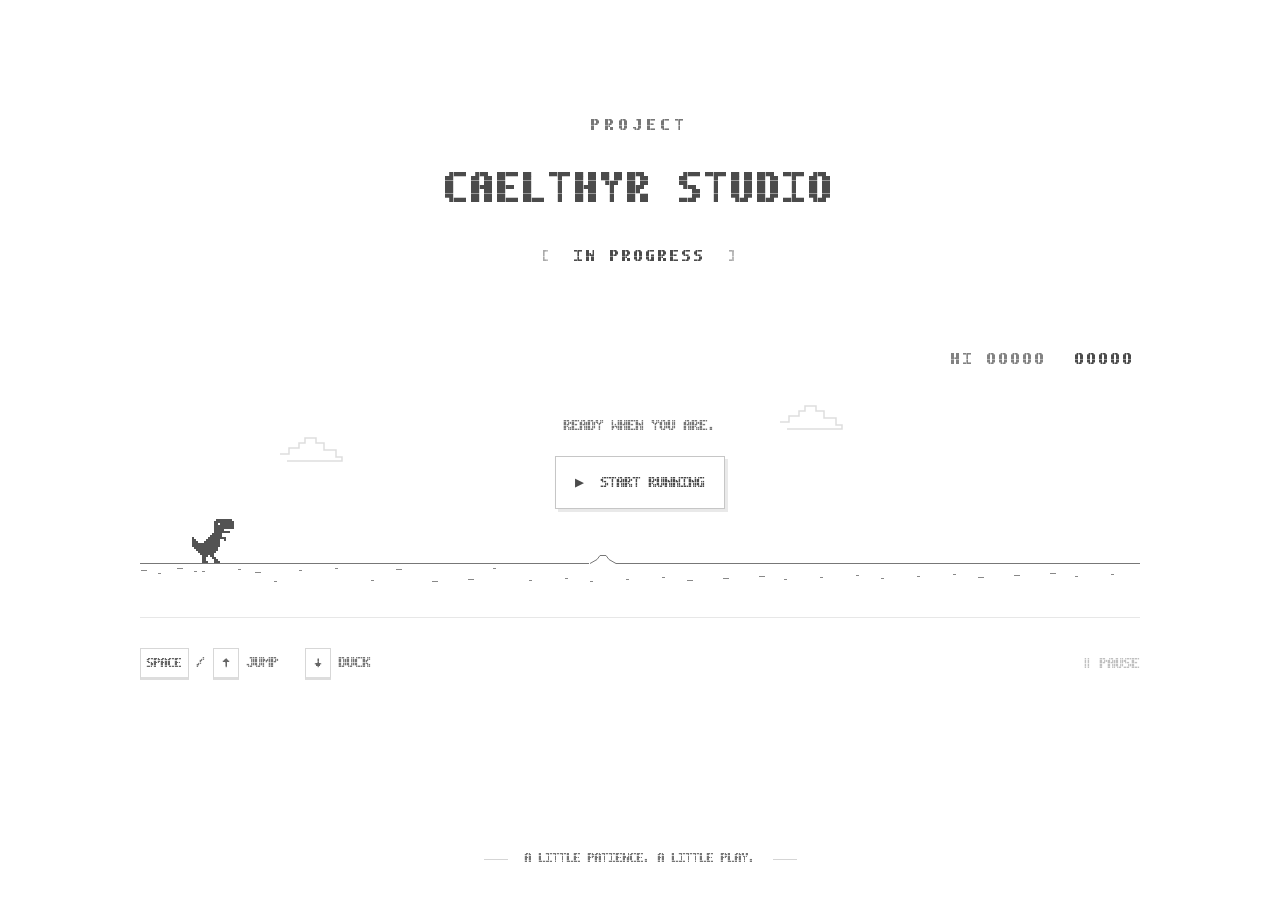
==== index.html @ 804e518e "Publish Project Caelthyr Studio pixel dino game" ====
<!doctype html>
<html lang="en">
<head>
  <meta charset="UTF-8">
  <meta name="viewport" content="width=device-width,initial-scale=1">
  <meta name="theme-color" content="#ffffff">
  <meta name="description" content="Project Caelthyr Studio is in progress. Play a little pixel dinosaur game while we build.">
  <title>Project Caelthyr Studio — In Progress</title>
  <link rel="icon" type="image/svg+xml" href="data:image/svg+xml,%3Csvg xmlns='http://www.w3.org/2000/svg' viewBox='0 0 32 32'%3E%3Crect width='32' height='32' fill='white'/%3E%3Cpath d='M10 6h16v5H15v10h11v5H10v-5H5V11h5z' fill='%23454545'/%3E%3C/svg%3E">
  <link rel="preload" href="./caelthyr-pixel.ttf" as="font" type="font/ttf" crossorigin>
  <link rel="stylesheet" href="./style.css">
  <script src="./game.js" defer></script>
</head>
<body>
  <main>
    <header class="masthead">
      <h1><span class="project">Project</span><span class="studio">Caelthyr Studio</span></h1>
      <p class="status"><span aria-hidden="true">[</span> In Progress <span aria-hidden="true">]</span></p>
    </header>
    <section class="game" aria-label="Pixel dinosaur runner">
      <div class="scoreboard" aria-label="Scores"><span class="best">HI <span id="best">00000</span></span><span id="score" aria-label="Current score">00000</span></div>
      <div class="playfield">
        <canvas id="canvas" tabindex="0" aria-label="Dinosaur runner. Press Space or Up to jump, Down to duck, and P to pause. Tap to jump on touchscreens.">Your browser needs canvas support to play this game.</canvas>
        <div class="game-message" id="message">
          <p id="message-title" class="message-title">Ready when you are.</p>
          <button id="play" type="button"><span class="play-mark" aria-hidden="true">▶</span> <span id="play-label">Start running</span></button>
        </div>
      </div>
      <div class="game-bottom">
        <p class="controls desktop-controls"><span><kbd>SPACE</kbd> / <kbd>↑</kbd> Jump</span><span><kbd>↓</kbd> Duck</span></p>
        <p class="controls touch-controls">Tap the game to jump</p>
        <button id="pause" class="quiet-button" type="button" aria-label="Pause game" disabled><span aria-hidden="true">Ⅱ</span> Pause</button>
      </div>
      <p id="announcement" class="sr-only" role="status" aria-live="polite"></p>
    </section>
    <footer><span class="footer-line"></span><p>A little patience. A little play.</p><span class="footer-line"></span></footer>
  </main>
</body>
</html>
---- style.css ----
@font-face{font-family:Caelthyr Pixel;src:url('./caelthyr-pixel.ttf') format('truetype');font-display:swap;font-weight:400}
:root{color-scheme:light;--ink:#4b4b4b;--muted:#767676;--line:#e7e7e7;--paper:#fff;font-family:Caelthyr Pixel,monospace;color:var(--ink);background:var(--paper);font-synthesis:none}
*{box-sizing:border-box}body{margin:0}button,canvas{-webkit-tap-highlight-color:transparent}button{font:inherit}button:focus-visible,canvas:focus-visible{outline:2px dashed var(--ink);outline-offset:6px}button{cursor:pointer}main{max-width:1100px;min-height:100svh;margin:auto;padding:clamp(70px,13vh,140px) 50px 30px;display:flex;flex-direction:column}.masthead{text-align:center}h1{font-weight:400;margin:0}.project{display:block;font-size:16px;letter-spacing:4px;margin-bottom:25px;color:var(--muted)}.studio{display:block;font-size:clamp(24px,3.5vw,42px);line-height:1.5;letter-spacing:1px}.status{font-size:16px;line-height:1.7;letter-spacing:2px;margin:22px 0 0}.status span{color:#aaa;margin:0 9px}.game{margin-top:clamp(55px,9vh,95px);width:100%}.scoreboard{display:flex;justify-content:flex-end;gap:28px;font-size:16px;letter-spacing:2px;padding-right:5px;font-variant-numeric:tabular-nums}.best{color:#828282}.playfield{position:relative;height:250px}canvas{display:block;width:100%;height:250px;touch-action:manipulation;outline:none;image-rendering:pixelated}.game-message{position:absolute;top:48px;left:50%;transform:translateX(-50%);display:flex;align-items:center;flex-direction:column;gap:17px;width:max-content;max-width:95%;text-align:center}.game-message[hidden]{display:none}.message-title{font-size:14px;color:var(--muted);margin:0;line-height:1.7}#play{color:var(--ink);font-size:14px;line-height:1.5;padding:14px 19px;border:1px solid #c6c6c6;background:white;box-shadow:3px 3px 0 #e9e9e9}#play:hover{background:#f5f5f5;border-color:#888}#play:active{transform:translate(2px,2px);box-shadow:1px 1px 0 #ddd}.play-mark{font-family:monospace;font-size:15px;margin-right:9px}.game-bottom{display:flex;justify-content:space-between;align-items:center;gap:24px;border-top:1px solid var(--line);padding-top:24px}.controls{display:flex;gap:26px;font-size:14px;margin:0;color:var(--muted);line-height:1.7}.controls span{display:inline-flex;align-items:center;gap:8px}kbd{font:inherit;min-width:26px;text-align:center;font-size:12px;line-height:1.7;border:1px solid #d7d7d7;border-bottom:3px solid #ddd;padding:4px 6px;color:#666}.quiet-button{display:inline-flex;align-items:center;gap:9px;font-size:14px;color:var(--muted);background:none;border:0;padding:10px 0 10px 10px;min-height:44px}.quiet-button:hover:not(:disabled){color:#222}.quiet-button:disabled{opacity:.45;cursor:default}.touch-controls{display:none}footer{margin-top:auto;padding-top:70px;display:flex;align-items:center;justify-content:center;gap:17px;color:var(--muted)}footer p{font-size:12px;text-align:center;line-height:1.8;margin:0}.footer-line{width:24px;height:1px;background:#d5d5d5}.sr-only{position:absolute;width:1px;height:1px;padding:0;margin:-1px;overflow:hidden;clip:rect(0,0,0,0);white-space:nowrap;border:0}
@media(max-width:600px){main{padding:70px 24px 26px;min-height:100svh}.project{font-size:14px;margin-bottom:22px}.studio{font-size:clamp(21px,5.8vw,32px);letter-spacing:0;white-space:nowrap}.status{font-size:14px;letter-spacing:1px;margin-top:22px}.status span{margin:0 5px}.game{margin-top:65px}.scoreboard{font-size:14px;gap:22px}.playfield,canvas{height:220px}.game-message{top:34px}.message-title{font-size:12px}.game-bottom{padding-top:16px;gap:8px}.controls{font-size:12px;gap:12px}.controls span{gap:4px}kbd{font-size:12px;padding:3px}.quiet-button{font-size:12px}footer{padding-top:50px}footer p{font-size:12px}.footer-line{width:12px}}
@media(pointer:coarse){.desktop-controls{display:none}.touch-controls{display:block}}
@media(prefers-reduced-motion:reduce){*{scroll-behavior:auto}}
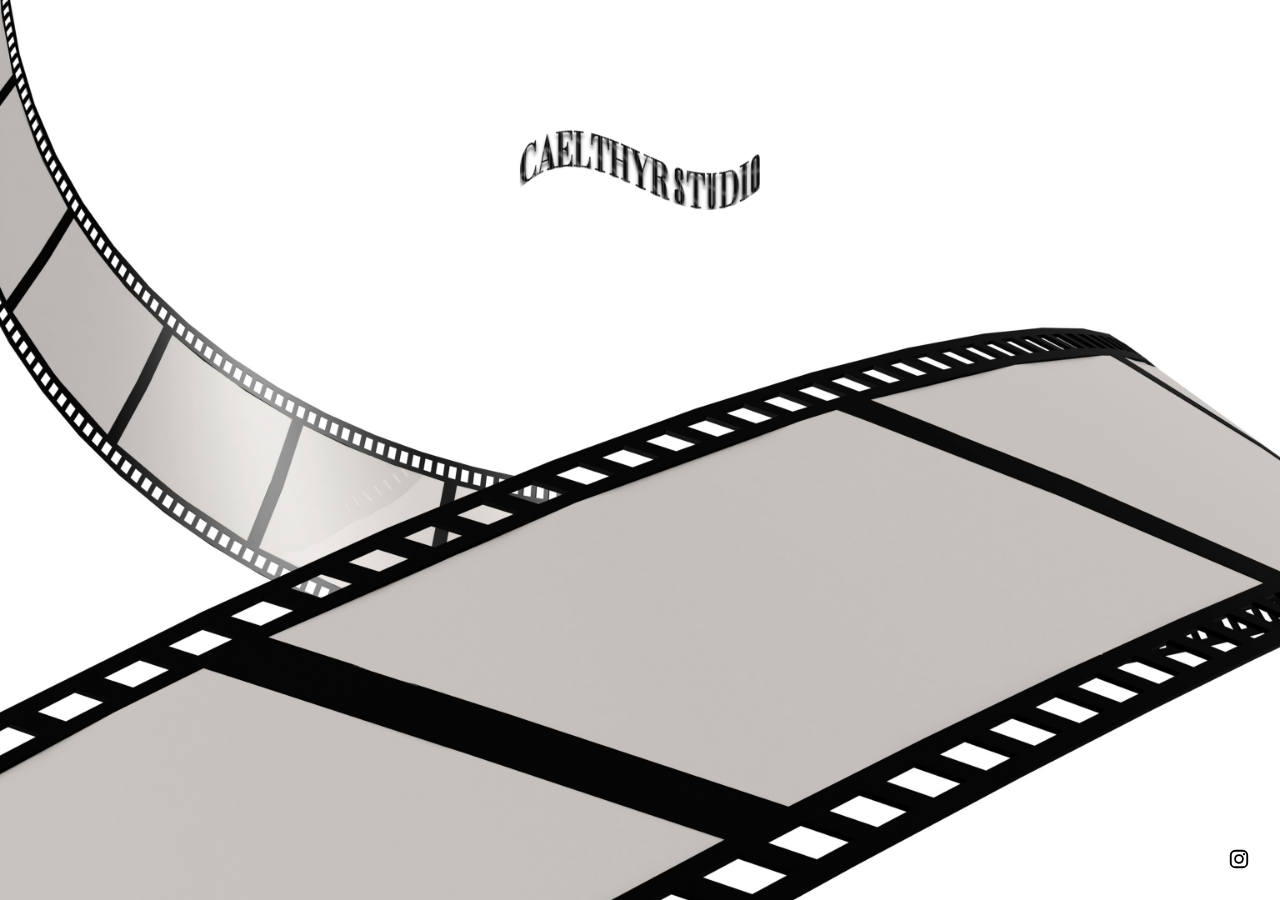
==== commit de784907: "Replace homepage with responsive Caelthyr Studio landing page" ====
--- a/index.html
+++ b/index.html
@@ -1,39 +1,133 @@
 <!doctype html>
 <html lang="en">
-<head>
-  <meta charset="UTF-8">
-  <meta name="viewport" content="width=device-width,initial-scale=1">
-  <meta name="theme-color" content="#ffffff">
-  <meta name="description" content="Project Caelthyr Studio is in progress. Play a little pixel dinosaur game while we build.">
-  <title>Project Caelthyr Studio — In Progress</title>
-  <link rel="icon" type="image/svg+xml" href="data:image/svg+xml,%3Csvg xmlns='http://www.w3.org/2000/svg' viewBox='0 0 32 32'%3E%3Crect width='32' height='32' fill='white'/%3E%3Cpath d='M10 6h16v5H15v10h11v5H10v-5H5V11h5z' fill='%23454545'/%3E%3C/svg%3E">
-  <link rel="preload" href="./caelthyr-pixel.ttf" as="font" type="font/ttf" crossorigin>
-  <link rel="stylesheet" href="./style.css">
-  <script src="./game.js" defer></script>
-</head>
-<body>
-  <main>
-    <header class="masthead">
-      <h1><span class="project">Project</span><span class="studio">Caelthyr Studio</span></h1>
-      <p class="status"><span aria-hidden="true">[</span> In Progress <span aria-hidden="true">]</span></p>
-    </header>
-    <section class="game" aria-label="Pixel dinosaur runner">
-      <div class="scoreboard" aria-label="Scores"><span class="best">HI <span id="best">00000</span></span><span id="score" aria-label="Current score">00000</span></div>
-      <div class="playfield">
-        <canvas id="canvas" tabindex="0" aria-label="Dinosaur runner. Press Space or Up to jump, Down to duck, and P to pause. Tap to jump on touchscreens.">Your browser needs canvas support to play this game.</canvas>
-        <div class="game-message" id="message">
-          <p id="message-title" class="message-title">Ready when you are.</p>
-          <button id="play" type="button"><span class="play-mark" aria-hidden="true">▶</span> <span id="play-label">Start running</span></button>
-        </div>
-      </div>
-      <div class="game-bottom">
-        <p class="controls desktop-controls"><span><kbd>SPACE</kbd> / <kbd>↑</kbd> Jump</span><span><kbd>↓</kbd> Duck</span></p>
-        <p class="controls touch-controls">Tap the game to jump</p>
-        <button id="pause" class="quiet-button" type="button" aria-label="Pause game" disabled><span aria-hidden="true">Ⅱ</span> Pause</button>
-      </div>
-      <p id="announcement" class="sr-only" role="status" aria-live="polite"></p>
-    </section>
-    <footer><span class="footer-line"></span><p>A little patience. A little play.</p><span class="footer-line"></span></footer>
-  </main>
-</body>
+  <head>
+    <meta charset="UTF-8" />
+    <meta name="viewport" content="width=device-width, initial-scale=1" />
+    <meta name="theme-color" content="#ffffff" />
+    <meta
+      name="description"
+      content="Caelthyr Studio — film and visual storytelling."
+    />
+    <title>Caelthyr Studio</title>
+
+    <style>
+      *,
+      *::before,
+      *::after {
+        box-sizing: border-box;
+      }
+
+      html,
+      body {
+        width: 100%;
+        min-height: 100%;
+        margin: 0;
+        background: #fff;
+      }
+
+      body {
+        min-height: 100svh;
+        overflow: hidden;
+      }
+
+      .artwork {
+        display: block;
+        width: 100vw;
+        height: 100svh;
+        object-fit: cover;
+        object-position: center;
+        user-select: none;
+        -webkit-user-drag: none;
+      }
+
+      .instagram-link {
+        position: fixed;
+        right: max(22px, env(safe-area-inset-right));
+        bottom: max(22px, env(safe-area-inset-bottom));
+        z-index: 1;
+        display: grid;
+        width: 38px;
+        height: 38px;
+        place-items: center;
+        color: #000;
+        border-radius: 50%;
+        background: rgb(255 255 255 / 72%);
+        transition:
+          transform 160ms ease,
+          background-color 160ms ease;
+        -webkit-tap-highlight-color: transparent;
+      }
+
+      .instagram-link:hover {
+        transform: translateY(-2px);
+        background: #fff;
+      }
+
+      .instagram-link:focus-visible {
+        outline: 2px solid #000;
+        outline-offset: 3px;
+      }
+
+      .instagram-icon {
+        width: 22px;
+        height: 22px;
+      }
+
+      @media (max-width: 600px) {
+        .instagram-link {
+          right: max(16px, env(safe-area-inset-right));
+          bottom: max(16px, env(safe-area-inset-bottom));
+          width: 36px;
+          height: 36px;
+        }
+      }
+
+      @media (prefers-reduced-motion: reduce) {
+        .instagram-link {
+          transition: none;
+        }
+      }
+    </style>
+  </head>
+
+  <body>
+    <img
+      class="artwork"
+      src="./site%203/assets/caelthyr-studio.png"
+      alt="Caelthyr Studio artwork with sweeping black-and-white film strips"
+    />
+
+    <a
+      class="instagram-link"
+      href="https://www.instagram.com/caelthyrstudio/"
+      target="_blank"
+      rel="noopener noreferrer"
+      aria-label="Visit Caelthyr Studio on Instagram"
+    >
+      <svg
+        class="instagram-icon"
+        viewBox="0 0 24 24"
+        fill="none"
+        aria-hidden="true"
+      >
+        <rect
+          x="3"
+          y="3"
+          width="18"
+          height="18"
+          rx="5"
+          stroke="currentColor"
+          stroke-width="2"
+        />
+        <circle
+          cx="12"
+          cy="12"
+          r="4.25"
+          stroke="currentColor"
+          stroke-width="2"
+        />
+        <circle cx="17.4" cy="6.7" r="1.2" fill="currentColor" />
+      </svg>
+    </a>
+  </body>
 </html>
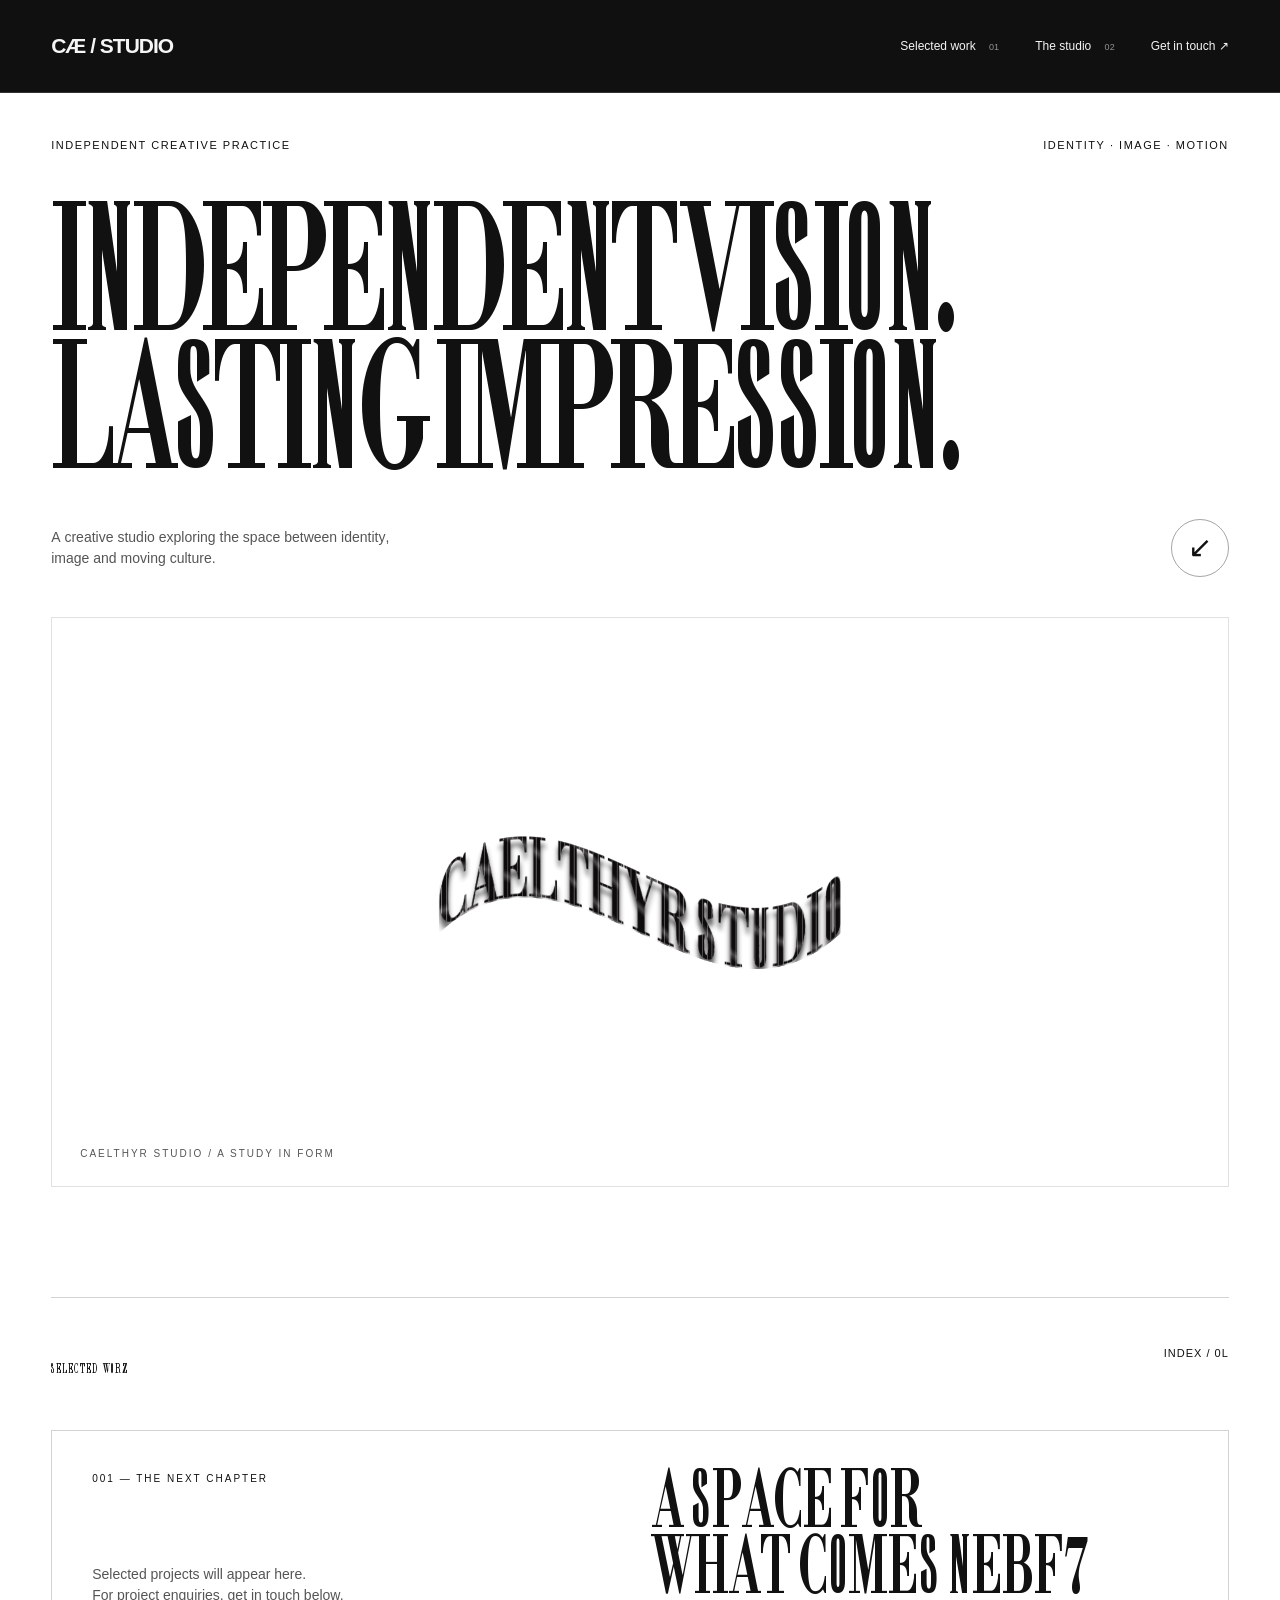
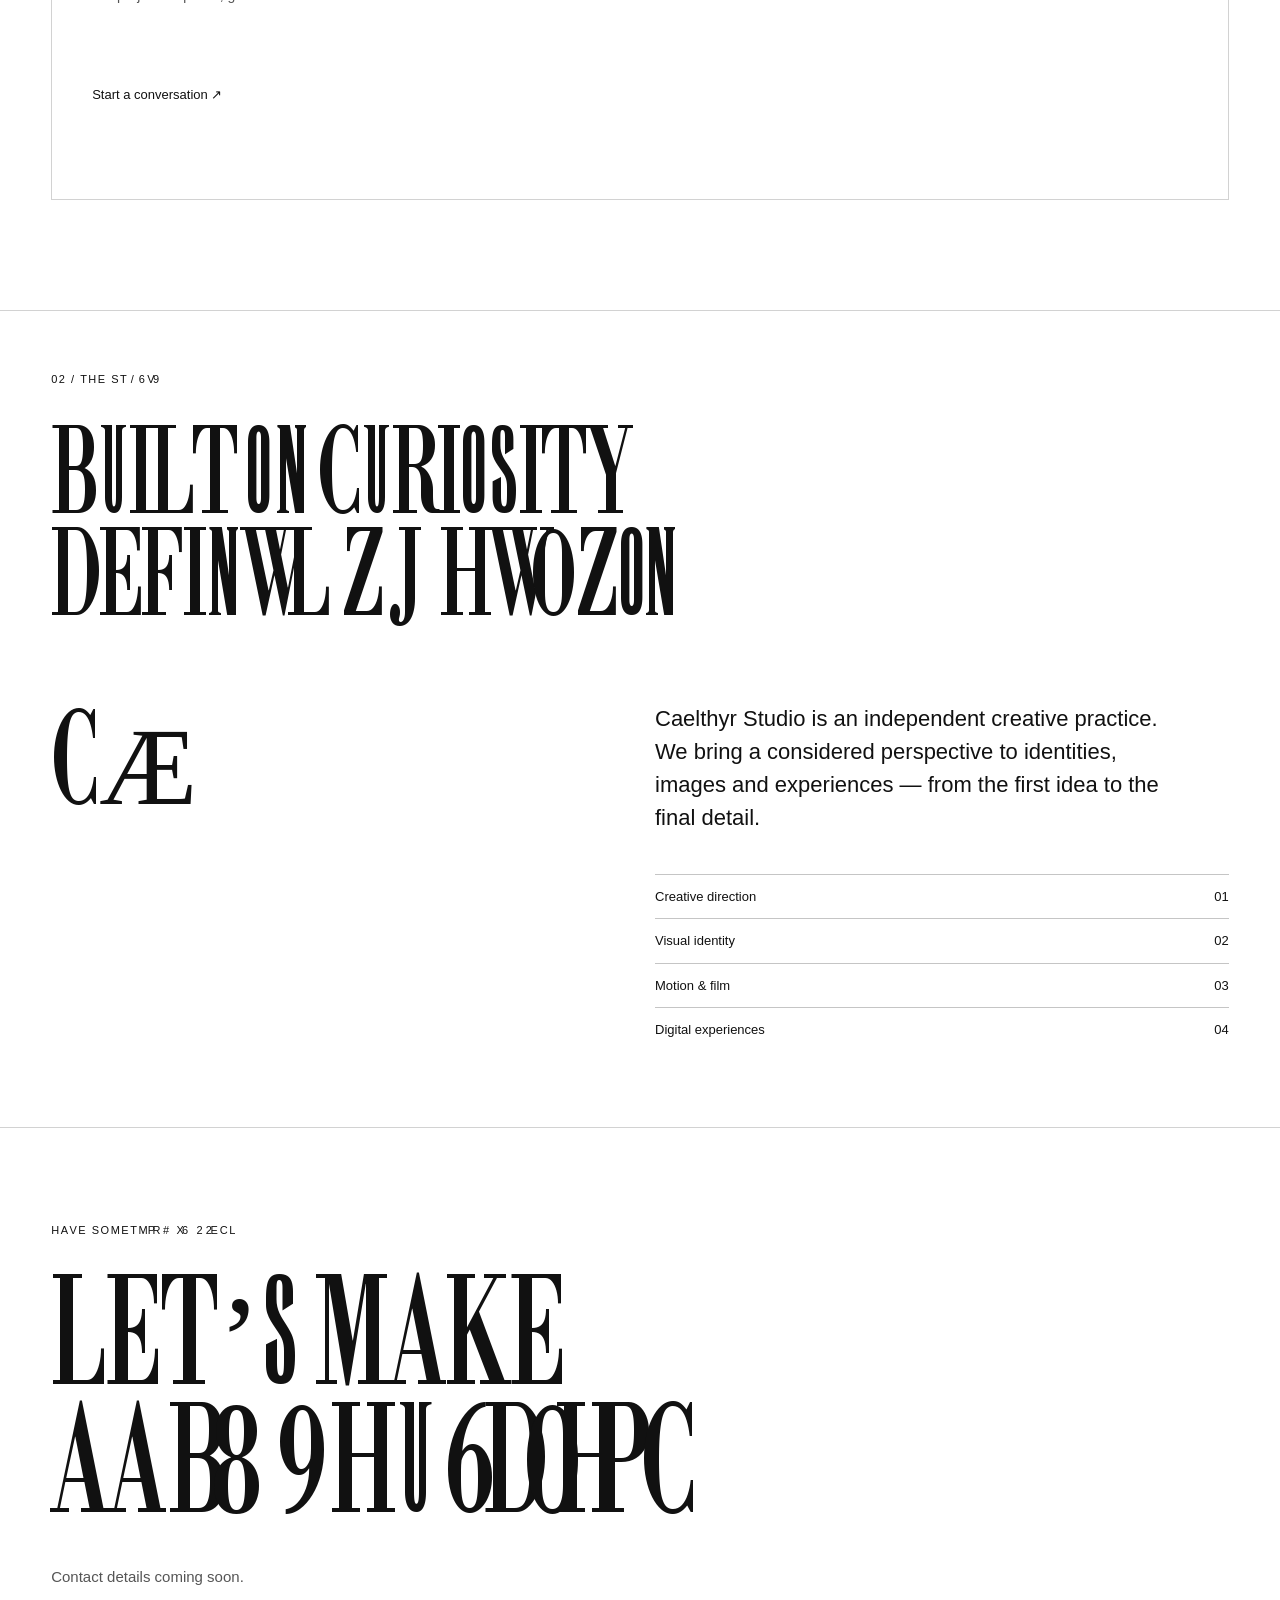
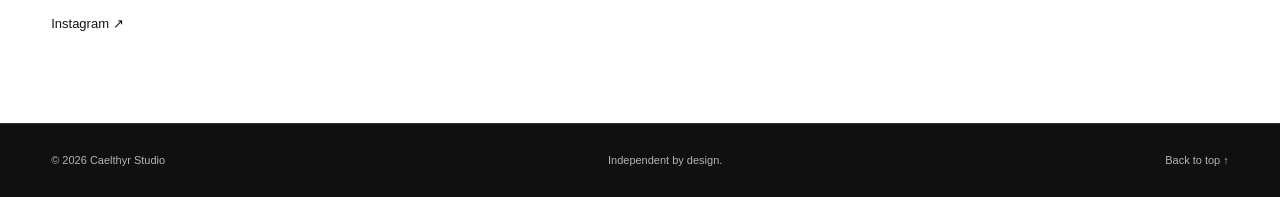
==== commit 851fc0d4: "Launch Caelthyr Studio with CAE icon" ====
--- a/index.html
+++ b/index.html
@@ -1,133 +1,85 @@
-<!doctype html>
-<html lang="en">
-  <head>
-    <meta charset="UTF-8" />
-    <meta name="viewport" content="width=device-width, initial-scale=1" />
-    <meta name="theme-color" content="#ffffff" />
-    <meta
-      name="description"
-      content="Caelthyr Studio — film and visual storytelling."
-    />
-    <title>Caelthyr Studio</title>
+<!doctype html><html lang="en"><head><meta charset="utf-8"><meta name="viewport" content="width=device-width,initial-scale=1"><meta name="description" content="Caelthyr Studio — an independent creative practice exploring identity, image and motion."><meta name="theme-color" content="#ffffff"><title>Caelthyr Studio — Independent creative practice</title><link rel="icon" href="./favicon.svg" type="image/svg+xml"><link rel="icon" href="./favicon.png" type="image/png" sizes="96x96"><link rel="apple-touch-icon" href="./apple-touch-icon.png"><style>@font-face{font-family:"CAE Studio font";src:url('[data-uri]') format('woff2'),url('[data-uri]') format('truetype');font-display:swap}*{box-sizing:border-box}html{scroll-behavior:smooth;scroll-padding-top:90px}body{margin:0;background:#ffffff;color:#111111;font:15px/1.5 Arial,sans-serif;--accent:#111111}a{color:inherit;text-decoration:none}button,input,textarea{font:inherit}button,a,input,textarea{outline-offset:6px}button{cursor:pointer}header{display:flex;justify-content:space-between;padding:30px 4%;border-bottom:1px solid #ffffff25;align-items:center}.brand{font-size:21px;font-weight:bold;letter-spacing:-1px}nav{display:flex;gap:36px;font-size:12px}nav a > span:not(.motion-word){color:#929292;margin-left:10px;font-size:9px}main{padding:0 4%}.eyebrow{font:11px/1.5 Arial;letter-spacing:1.5px;text-transform:uppercase}.hero>.eyebrow{display:flex;justify-content:space-between;padding-top:44px}h1,h2,h3,p{margin:0}h1{font:clamp(72px,11.7vw,190px)/.92 "CAE Studio font",Georgia,serif;letter-spacing:-.035em;padding:56px 0 34px;max-width:1450px;color:var(--accent)}.hero-foot{display:flex;justify-content:space-between;align-items:center;padding-bottom:40px}.hero-foot p{max-width:370px;font-size:14px;color:#b4b4b4}.circle{display:grid;place-items:center;width:58px;height:58px;border:1px solid #626262;border-radius:50%;font-size:29px}.visual{height:570px;background:#030303;position:relative;overflow:hidden}.visual img{width:100%;height:100%;object-fit:contain}.visual-caption{position:absolute;bottom:25px;left:28px;color:#898989;font-size:10px;letter-spacing:2px}.visual button{position:absolute;right:25px;bottom:25px;border:1px solid #666;background:#181818;color:white;border-radius:30px;padding:13px 24px}section{padding-bottom:110px}.section-head{border-top:1px solid #ffffff40;padding-top:25px;display:flex;justify-content:space-between;align-items:center;margin-bottom:45px}.section-head h2{font:54px "CAE Studio font",Georgia}.section-head span{font-size:11px;letter-spacing:1px}.empty{border:1px solid #ffffff25;min-height:370px;padding:40px;display:grid;grid-template-columns:1fr 1fr;gap:24px}.empty>span{font-size:10px;letter-spacing:2px}.empty h3{font:68px/.97 "CAE Studio font",Georgia;grid-row:span 3}.empty p{font-size:14px;color:#a6a6a6}.empty a{font-size:13px;color:var(--accent)}#projects{display:grid;grid-template-columns:1fr 1fr;gap:44px 25px}.project{border:0;background:transparent;text-align:left;color:inherit;padding:0}.project img{width:100%;aspect-ratio:4/3;object-fit:cover;background:#242424;transition:filter .3s}.project:hover img{filter:brightness(.8)}.project .meta{display:flex;justify-content:space-between;padding:15px 0;border-bottom:1px solid #ffffff25}.project h3{font-size:21px;font-weight:normal}.project small{color:#a6a6a6}.studio{background:#eeeeee;color:#181818;margin:0 -4.35%;padding:60px 4.35% 75px}.studio h2{font:clamp(65px,8vw,130px)/1 "CAE Studio font",Georgia;margin:40px 0 70px;letter-spacing:-2px}.studio-body{display:grid;grid-template-columns:1fr 1fr;gap:30px}.small-mark{font:110px "CAE Studio font"}.studio-body p{max-width:530px;font-size:22px;line-height:1.5}#services{margin-top:40px}#services div{border-top:1px solid #18181840;padding:12px 0;display:flex;justify-content:space-between;font-size:13px}#contact{padding:90px 0}#contact h2{font:clamp(70px,10vw,155px)/1 "CAE Studio font",Georgia;margin:35px 0}em{font-style:normal;color:var(--accent)}.contact-link{display:inline-block;border-bottom:1px solid;padding:8px 0;font-size:22px}#contact-placeholder{color:#a6a6a6}#instagram{display:block;margin-top:25px;font-size:13px}footer{border-top:1px solid #ffffff25;padding:28px 4%;display:flex;justify-content:space-between;color:#b4b4b4;font-size:11px}dialog{background:#161616;color:#f5f5f5;border:1px solid #737373;width:min(1000px,95vw);max-height:90vh;padding:30px}dialog::backdrop{background:#000d}dialog button{display:block;margin:0 0 20px auto;background:none;border:1px solid #777;color:inherit;padding:9px 18px}dialog video,dialog img{width:100%;max-height:65vh;object-fit:contain}dialog h2{font:48px "CAE Studio font";margin:20px 0}dialog p{white-space:pre-line}dialog span{font-size:12px}.skip{position:absolute;left:20px;top:-100px;background:white;color:black;padding:10px}.skip:focus{top:10px}[hidden]{display:none!important}@media(max-width:700px){header{padding:23px 5%}nav{gap:18px}nav a > span:not(.motion-word){display:none}nav a{font-size:10px}.brand{font-size:16px}main{padding:0 5%}.hero>.eyebrow{font-size:8px;padding-top:30px}.hero>.eyebrow span:last-child{display:none}h1{font-size:19vw;padding:45px 0 30px}.hero-foot p{max-width:250px;font-size:12px}.circle{width:43px;height:43px}.visual{height:360px}.visual-caption{font-size:7px;left:15px;bottom:20px}.visual button{font-size:11px;right:15px;bottom:45px}section{padding-bottom:65px}.section-head h2{font-size:43px}.empty{padding:25px;display:flex;flex-direction:column}.empty h3{font-size:60px}.studio{margin:0 -5.56%;padding:45px 5.56%}.studio h2{font-size:62px;margin-bottom:40px}.studio-body{grid-template-columns:1fr}.small-mark{display:none}.studio-body p{font-size:18px}#projects{grid-template-columns:1fr}#contact h2{font-size:18vw}footer{gap:15px;flex-wrap:wrap}footer span:nth-child(2){display:none}}@media(prefers-reduced-motion:reduce){html{scroll-behavior:auto}*{transition:none!important}}
+/* White editorial canvas, framed by the retained dark navigation and footer. */
+header,footer{background:#101010;color:#f5f5f5}
+footer{color:#b4b4b4}
+h1,em,.empty a{color:#111111}
+.hero-foot p,.empty p,.project small,#contact-placeholder{color:#555555}
+.section-head,.empty,.project .meta{border-color:#11111130}
+.circle{border-color:#11111160}
+.studio{background:#ffffff;color:#111111;border-top:1px solid #11111130;border-bottom:1px solid #11111130}
+.visual{background:#ffffff;border:1px solid #11111120}
+.visual img{filter:grayscale(1) brightness(5) invert(1)}
+.visual-caption{color:#555555}
+.visual button{background:#ffffff;color:#111111;border-color:#11111160}
+dialog{background:#ffffff;color:#111111}
+/* Original decode animation: fixed letter geometry keeps words from shifting. */
+.motion-word{display:inline-block;white-space:nowrap}
+.motion-letter{display:inline-block;opacity:0;transform:translateY(.4em);transition:opacity .45s ease,transform .7s cubic-bezier(.16,1,.3,1);transition-delay:calc(var(--letter-index) * 12ms)}
+.letters-visible .motion-letter{opacity:1;transform:none}
+.motion-glyph{display:inline-block;position:relative}
+.motion-glyph.scrambling{color:transparent}
+.motion-glyph.scrambling::after{content:attr(data-display);position:absolute;inset:0;display:block;color:#111111;text-align:center;pointer-events:none}
+header .motion-glyph.scrambling::after{color:#f5f5f5}
+nav .motion-word{white-space:nowrap}
+@media(prefers-reduced-motion:reduce){.motion-letter{opacity:1;transform:none;transition:none}.motion-glyph.scrambling{color:inherit}.motion-glyph.scrambling::after{display:none}}
 
-    <style>
-      *,
-      *::before,
-      *::after {
-        box-sizing: border-box;
-      }
+.visual img[src$=".svg"]{filter:none}
 
-      html,
-      body {
-        width: 100%;
-        min-height: 100%;
-        margin: 0;
-        background: #fff;
-      }
-
-      body {
-        min-height: 100svh;
-        overflow: hidden;
-      }
-
-      .artwork {
-        display: block;
-        width: 100vw;
-        height: 100svh;
-        object-fit: cover;
-        object-position: center;
-        user-select: none;
-        -webkit-user-drag: none;
-      }
-
-      .instagram-link {
-        position: fixed;
-        right: max(22px, env(safe-area-inset-right));
-        bottom: max(22px, env(safe-area-inset-bottom));
-        z-index: 1;
-        display: grid;
-        width: 38px;
-        height: 38px;
-        place-items: center;
-        color: #000;
-        border-radius: 50%;
-        background: rgb(255 255 255 / 72%);
-        transition:
-          transform 160ms ease,
-          background-color 160ms ease;
-        -webkit-tap-highlight-color: transparent;
-      }
-
-      .instagram-link:hover {
-        transform: translateY(-2px);
-        background: #fff;
-      }
-
-      .instagram-link:focus-visible {
-        outline: 2px solid #000;
-        outline-offset: 3px;
-      }
-
-      .instagram-icon {
-        width: 22px;
-        height: 22px;
-      }
-
-      @media (max-width: 600px) {
-        .instagram-link {
-          right: max(16px, env(safe-area-inset-right));
-          bottom: max(16px, env(safe-area-inset-bottom));
-          width: 36px;
-          height: 36px;
-        }
-      }
-
-      @media (prefers-reduced-motion: reduce) {
-        .instagram-link {
-          transition: none;
-        }
-      }
-    </style>
-  </head>
-
-  <body>
-    <img
-      class="artwork"
-      src="./site%203/assets/caelthyr-studio.png"
-      alt="Caelthyr Studio artwork with sweeping black-and-white film strips"
-    />
-
-    <a
-      class="instagram-link"
-      href="https://www.instagram.com/caelthyrstudio/"
-      target="_blank"
-      rel="noopener noreferrer"
-      aria-label="Visit Caelthyr Studio on Instagram"
-    >
-      <svg
-        class="instagram-icon"
-        viewBox="0 0 24 24"
-        fill="none"
-        aria-hidden="true"
-      >
-        <rect
-          x="3"
-          y="3"
-          width="18"
-          height="18"
-          rx="5"
-          stroke="currentColor"
-          stroke-width="2"
-        />
-        <circle
-          cx="12"
-          cy="12"
-          r="4.25"
-          stroke="currentColor"
-          stroke-width="2"
-        />
-        <circle cx="17.4" cy="6.7" r="1.2" fill="currentColor" />
-      </svg>
-    </a>
-  </body>
-</html>
+.visual img{filter:none}</style><link rel="canonical" href="https://www.caelthyrstudio.com/"></head><body><a class="skip" href="#main">Skip to content</a><header><a class="brand" href="./" aria-label="Caelthyr Studio home">CÆ / STUDIO</a><nav><a href="#work">Selected work <span>01</span></a><a href="#studio">The studio <span>02</span></a><a href="#contact">Get in touch ↗</a></nav></header><main id="main"><section class="hero"><div class="eyebrow"><span>Independent creative practice</span><span>Identity · Image · Motion</span></div><h1 id="tagline">Independent vision.<br>Lasting impression.</h1><div class="hero-foot"><p id="intro"></p><a class="circle" href="#work" aria-label="Explore selected work">↙</a></div><div class="visual"><img id="hero-image" src="[data-uri]" alt="Caelthyr Studio sculptural wordmark"><span class="visual-caption">CAELTHYR STUDIO / A STUDY IN FORM</span><button id="play" hidden>Play studio film ↗</button></div></section><section id="work"><div class="section-head"><h2>Selected work</h2><span id="count">INDEX / 00</span></div><div id="projects"></div><div id="empty" class="empty"><span>001 — THE NEXT CHAPTER</span><h3>A space for<br>what comes next.</h3><p>Selected projects will appear here.<br>For project enquiries, get in touch below.</p><a href="#contact">Start a conversation ↗</a></div></section><section id="studio" class="studio"><div class="eyebrow">02 / THE STUDIO</div><h2>Built on curiosity<br>Defined by detail</h2><div class="studio-body"><span class="small-mark">CÆ</span><div><p id="about"></p><div id="services"></div></div></div></section><section id="contact"><span class="eyebrow">HAVE SOMETHING IN MIND?</span><h2>Let’s make<br><em>an impression.</em></h2><a id="email" class="contact-link" hidden></a><p id="contact-placeholder">Contact details coming soon.</p><a id="instagram" hidden target="_blank" rel="noopener">Instagram ↗</a></section></main><footer><span>© <span id="year"></span> Caelthyr Studio</span><span>Independent by design.</span><a href="#">Back to top ↑</a></footer><dialog id="film"><button id="close-film" aria-label="Close film">Close ×</button><video controls playsinline></video></dialog><dialog id="project-dialog"><button id="close-project">Close ×</button><img alt=""><span></span><h2></h2><p></p></dialog><script>const $=s=>document.querySelector(s);const text=(s,v)=>$(s).textContent=v;
+async function load(){const c={"title": "Caelthyr Studio", "tagline": "Independent vision.\nLasting impression.", "intro": "A creative studio exploring the space between identity, image and moving culture.", "about": "Caelthyr Studio is an independent creative practice. We bring a considered perspective to identities, images and experiences \u2014 from the first idea to the final detail.", "email": "", "instagram": "https://www.instagram.com/caelthyrstudio?utm_source=ig_web_button_share_sheet&dlrf=ZDNlZDc0MzIxNw==", "accent": "#111111", "heroImage": "[data-uri]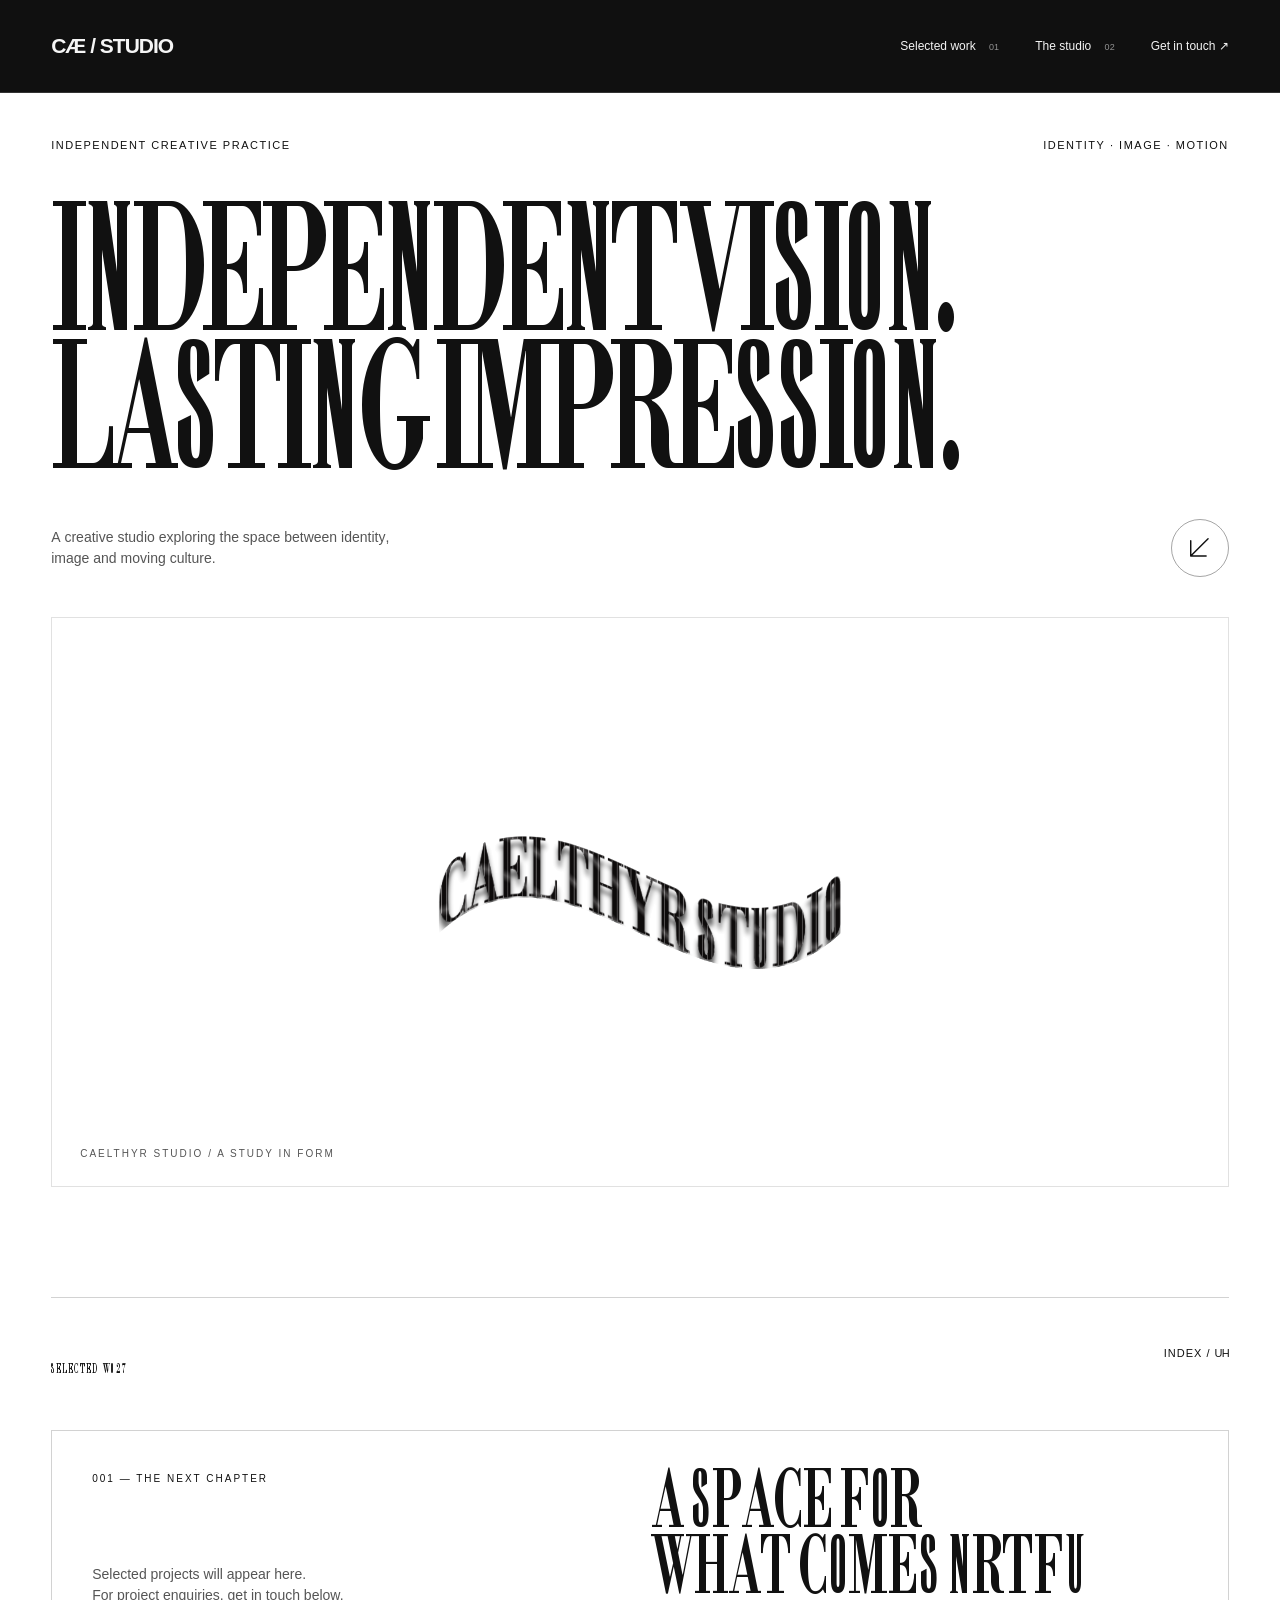
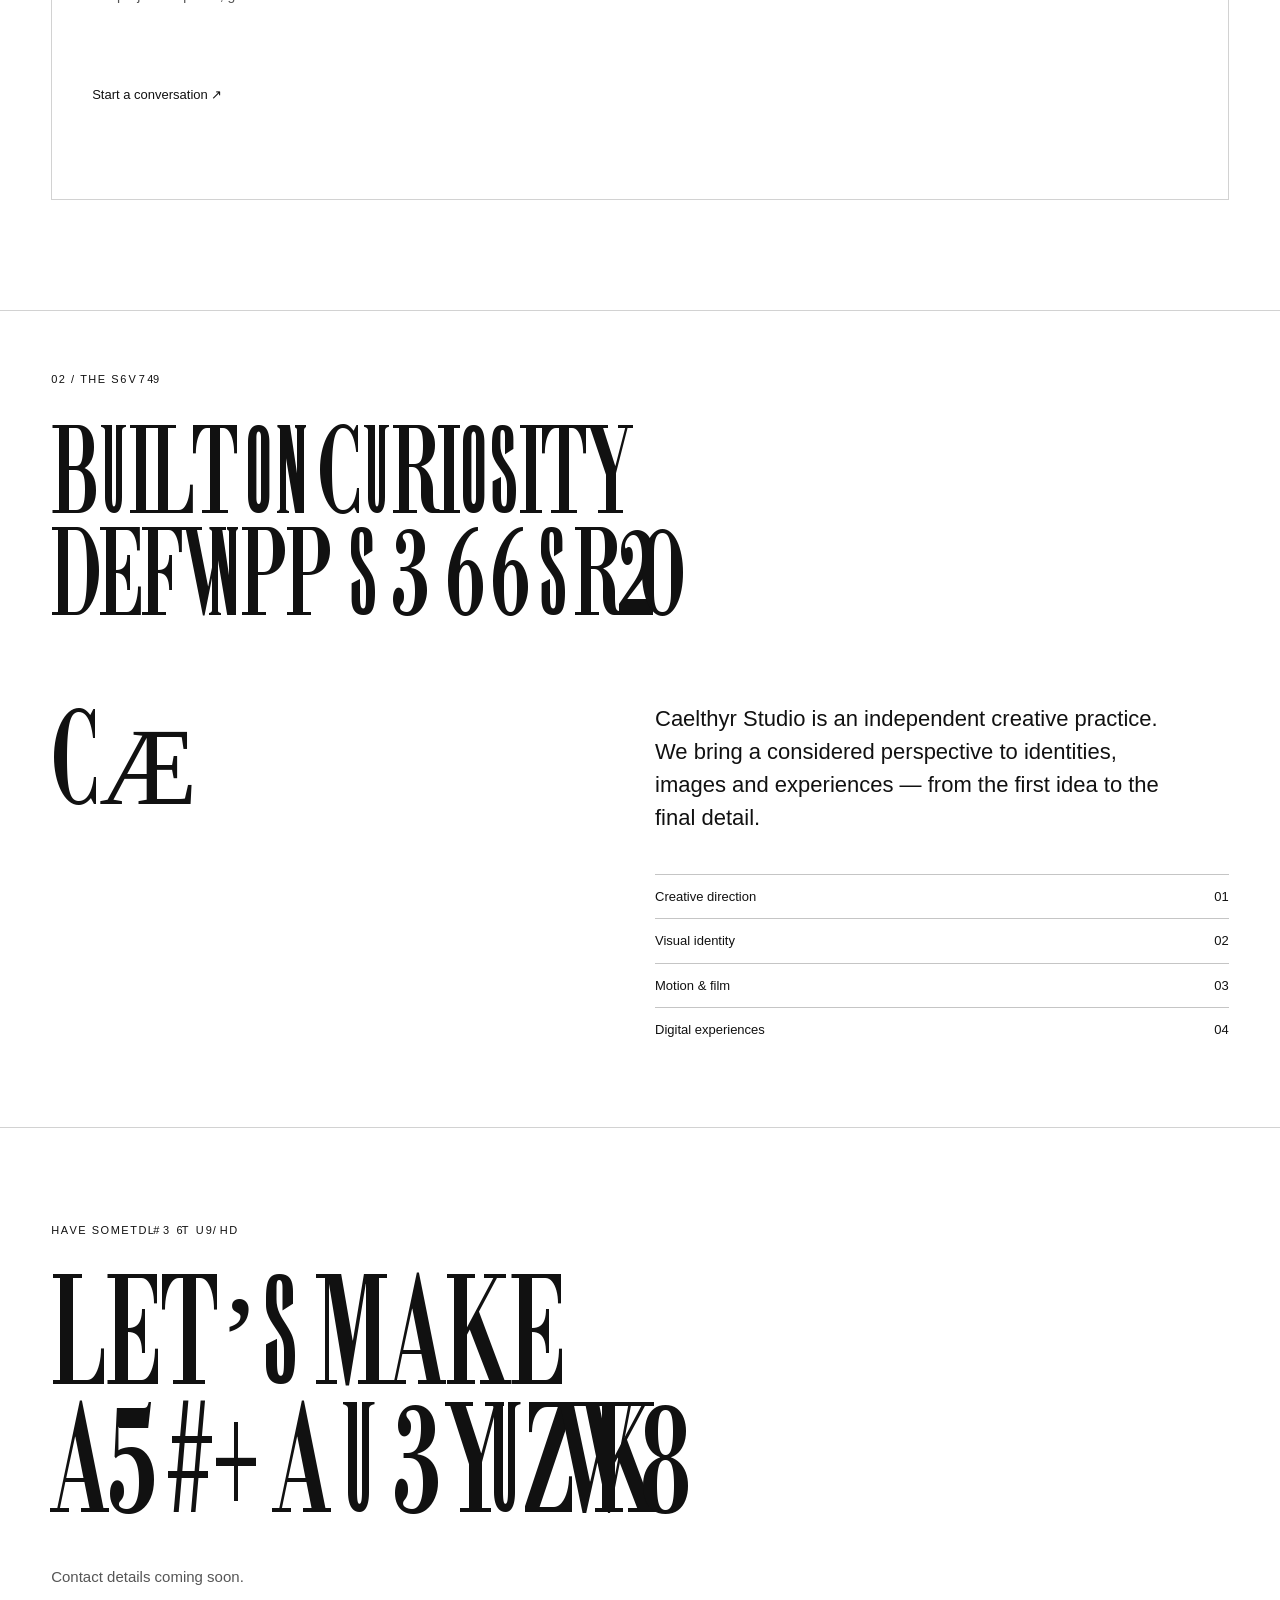
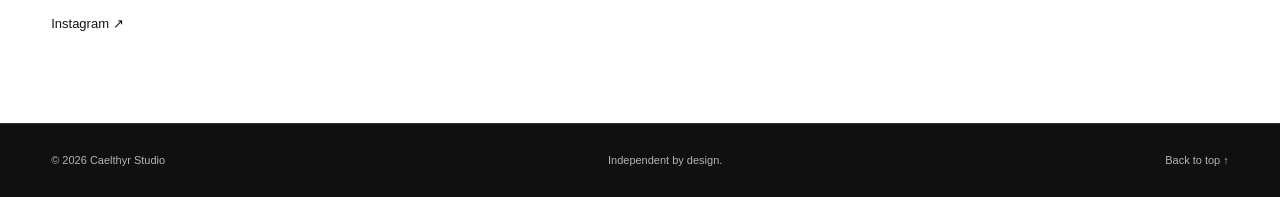
==== commit 3296d82f: "Fix iPhone arrow rendering with SVG" ====
--- a/index.html
+++ b/index.html
@@ -25,7 +25,7 @@
 
 .visual img[src$=".svg"]{filter:none}
 
-.visual img{filter:none}</style><link rel="canonical" href="https://www.caelthyrstudio.com/"></head><body><a class="skip" href="#main">Skip to content</a><header><a class="brand" href="./" aria-label="Caelthyr Studio home">CÆ / STUDIO</a><nav><a href="#work">Selected work <span>01</span></a><a href="#studio">The studio <span>02</span></a><a href="#contact">Get in touch ↗</a></nav></header><main id="main"><section class="hero"><div class="eyebrow"><span>Independent creative practice</span><span>Identity · Image · Motion</span></div><h1 id="tagline">Independent vision.<br>Lasting impression.</h1><div class="hero-foot"><p id="intro"></p><a class="circle" href="#work" aria-label="Explore selected work">↙</a></div><div class="visual"><img id="hero-image" src="[data-uri]" alt="Caelthyr Studio sculptural wordmark"><span class="visual-caption">CAELTHYR STUDIO / A STUDY IN FORM</span><button id="play" hidden>Play studio film ↗</button></div></section><section id="work"><div class="section-head"><h2>Selected work</h2><span id="count">INDEX / 00</span></div><div id="projects"></div><div id="empty" class="empty"><span>001 — THE NEXT CHAPTER</span><h3>A space for<br>what comes next.</h3><p>Selected projects will appear here.<br>For project enquiries, get in touch below.</p><a href="#contact">Start a conversation ↗</a></div></section><section id="studio" class="studio"><div class="eyebrow">02 / THE STUDIO</div><h2>Built on curiosity<br>Defined by detail</h2><div class="studio-body"><span class="small-mark">CÆ</span><div><p id="about"></p><div id="services"></div></div></div></section><section id="contact"><span class="eyebrow">HAVE SOMETHING IN MIND?</span><h2>Let’s make<br><em>an impression.</em></h2><a id="email" class="contact-link" hidden></a><p id="contact-placeholder">Contact details coming soon.</p><a id="instagram" hidden target="_blank" rel="noopener">Instagram ↗</a></section></main><footer><span>© <span id="year"></span> Caelthyr Studio</span><span>Independent by design.</span><a href="#">Back to top ↑</a></footer><dialog id="film"><button id="close-film" aria-label="Close film">Close ×</button><video controls playsinline></video></dialog><dialog id="project-dialog"><button id="close-project">Close ×</button><img alt=""><span></span><h2></h2><p></p></dialog><script>const $=s=>document.querySelector(s);const text=(s,v)=>$(s).textContent=v;
+.visual img{filter:none}.circle svg{display:block;width:55%;height:55%;flex-shrink:0}</style><link rel="canonical" href="https://www.caelthyrstudio.com/"></head><body><a class="skip" href="#main">Skip to content</a><header><a class="brand" href="./" aria-label="Caelthyr Studio home">CÆ / STUDIO</a><nav><a href="#work">Selected work <span>01</span></a><a href="#studio">The studio <span>02</span></a><a href="#contact">Get in touch ↗</a></nav></header><main id="main"><section class="hero"><div class="eyebrow"><span>Independent creative practice</span><span>Identity · Image · Motion</span></div><h1 id="tagline">Independent vision.<br>Lasting impression.</h1><div class="hero-foot"><p id="intro"></p><a class="circle" href="#work" aria-label="Explore selected work"><svg viewBox="0 0 32 32" aria-hidden="true" focusable="false"><path d="M25 7 7 25M7 9v16h16" fill="none" stroke="currentColor" stroke-width="1.5" stroke-linecap="round" stroke-linejoin="round"/></svg></a></div><div class="visual"><img id="hero-image" src="[data-uri]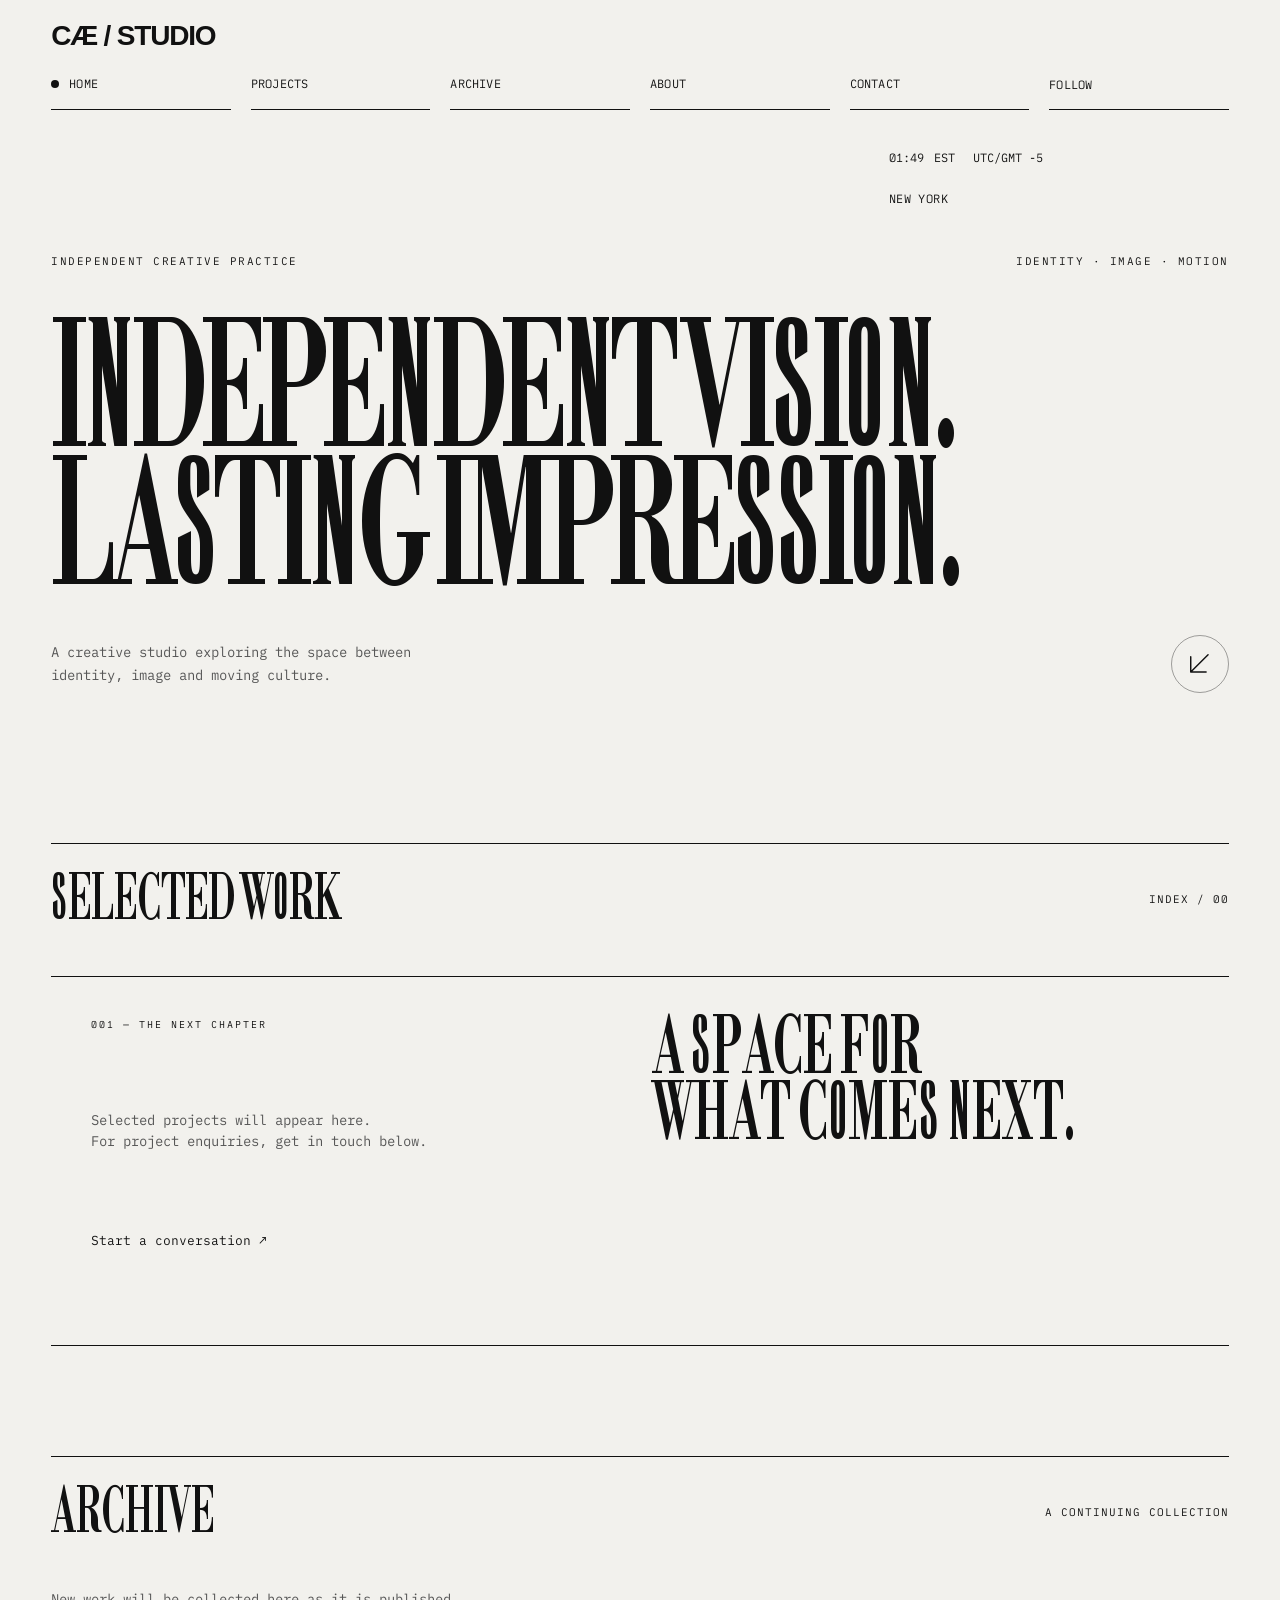
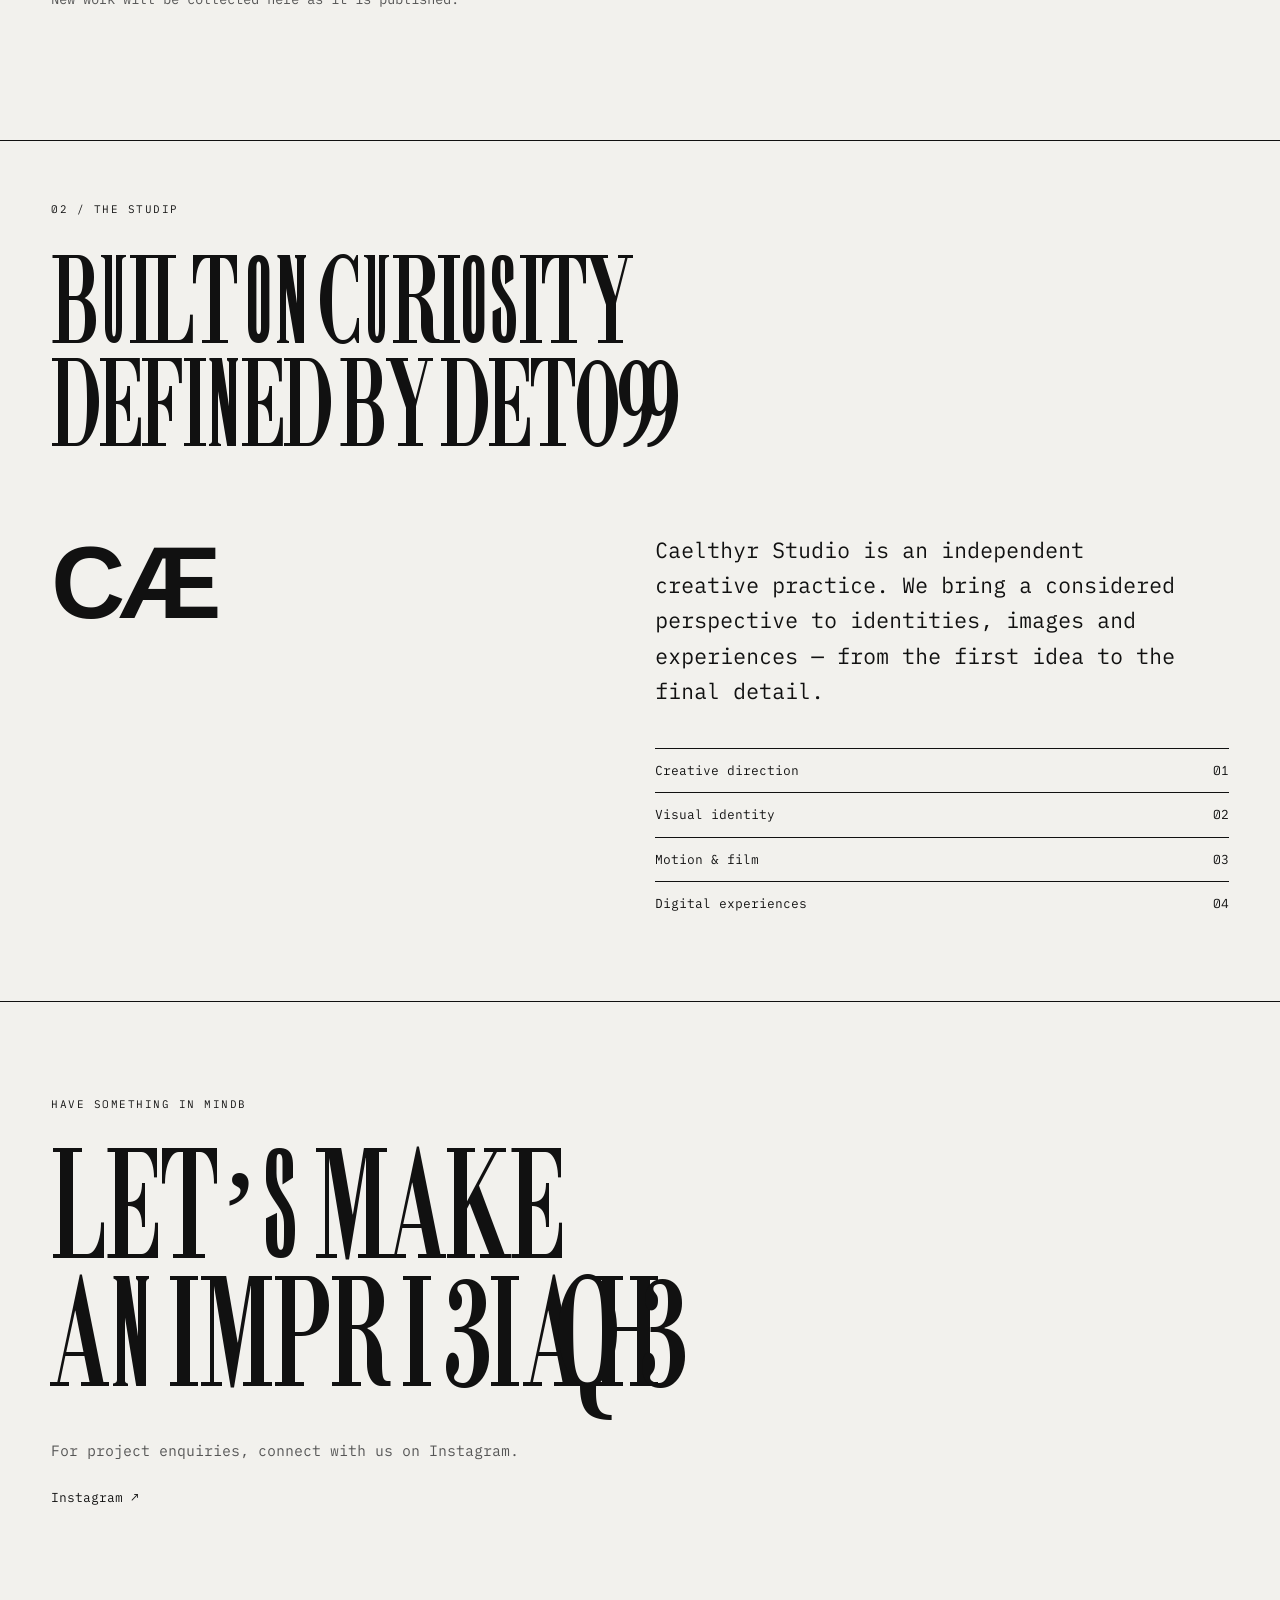
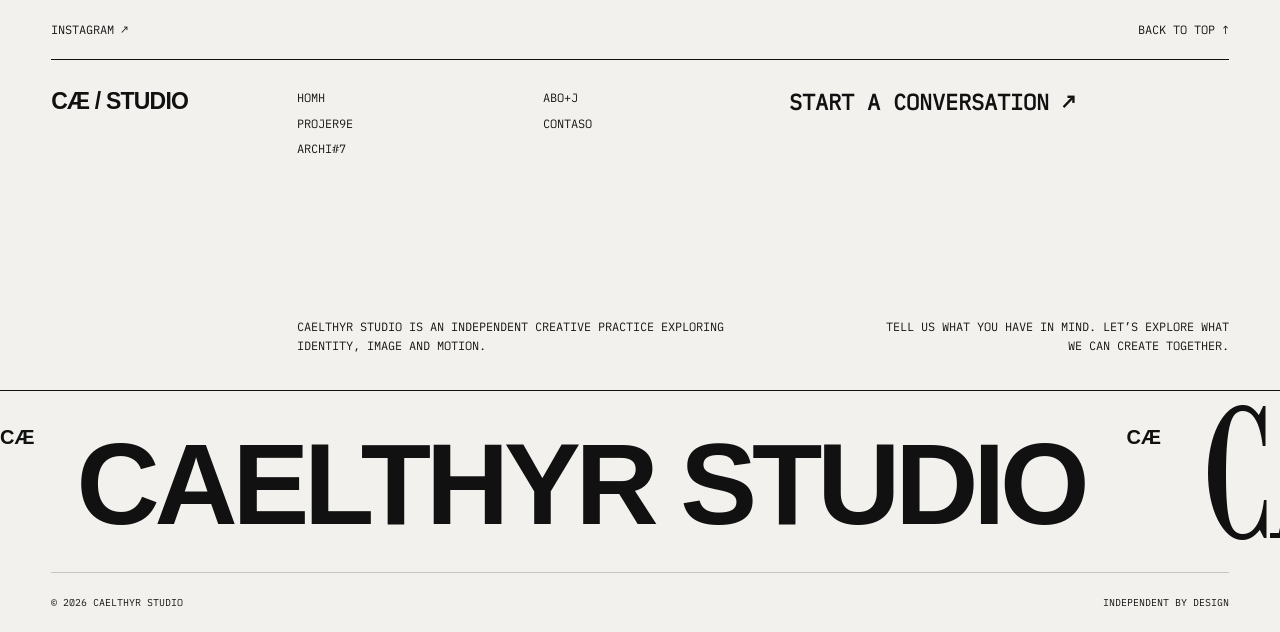
==== commit 29e5656c: "Publish reviewed Caelthyr Studio redesign" ====
--- a/index.html
+++ b/index.html
@@ -1,4 +1,5 @@
-<!doctype html><html lang="en"><head><meta charset="utf-8"><meta name="viewport" content="width=device-width,initial-scale=1"><meta name="description" content="Caelthyr Studio — an independent creative practice exploring identity, image and motion."><meta name="theme-color" content="#ffffff"><title>Caelthyr Studio — Independent creative practice</title><link rel="icon" href="./favicon.svg" type="image/svg+xml"><link rel="icon" href="./favicon.png" type="image/png" sizes="96x96"><link rel="apple-touch-icon" href="./apple-touch-icon.png"><style>@font-face{font-family:"CAE Studio font";src:url('[data-uri]') format('woff2'),url('[data-uri]') format('truetype');font-display:swap}*{box-sizing:border-box}html{scroll-behavior:smooth;scroll-padding-top:90px}body{margin:0;background:#ffffff;color:#111111;font:15px/1.5 Arial,sans-serif;--accent:#111111}a{color:inherit;text-decoration:none}button,input,textarea{font:inherit}button,a,input,textarea{outline-offset:6px}button{cursor:pointer}header{display:flex;justify-content:space-between;padding:30px 4%;border-bottom:1px solid #ffffff25;align-items:center}.brand{font-size:21px;font-weight:bold;letter-spacing:-1px}nav{display:flex;gap:36px;font-size:12px}nav a > span:not(.motion-word){color:#929292;margin-left:10px;font-size:9px}main{padding:0 4%}.eyebrow{font:11px/1.5 Arial;letter-spacing:1.5px;text-transform:uppercase}.hero>.eyebrow{display:flex;justify-content:space-between;padding-top:44px}h1,h2,h3,p{margin:0}h1{font:clamp(72px,11.7vw,190px)/.92 "CAE Studio font",Georgia,serif;letter-spacing:-.035em;padding:56px 0 34px;max-width:1450px;color:var(--accent)}.hero-foot{display:flex;justify-content:space-between;align-items:center;padding-bottom:40px}.hero-foot p{max-width:370px;font-size:14px;color:#b4b4b4}.circle{display:grid;place-items:center;width:58px;height:58px;border:1px solid #626262;border-radius:50%;font-size:29px}.visual{height:570px;background:#030303;position:relative;overflow:hidden}.visual img{width:100%;height:100%;object-fit:contain}.visual-caption{position:absolute;bottom:25px;left:28px;color:#898989;font-size:10px;letter-spacing:2px}.visual button{position:absolute;right:25px;bottom:25px;border:1px solid #666;background:#181818;color:white;border-radius:30px;padding:13px 24px}section{padding-bottom:110px}.section-head{border-top:1px solid #ffffff40;padding-top:25px;display:flex;justify-content:space-between;align-items:center;margin-bottom:45px}.section-head h2{font:54px "CAE Studio font",Georgia}.section-head span{font-size:11px;letter-spacing:1px}.empty{border:1px solid #ffffff25;min-height:370px;padding:40px;display:grid;grid-template-columns:1fr 1fr;gap:24px}.empty>span{font-size:10px;letter-spacing:2px}.empty h3{font:68px/.97 "CAE Studio font",Georgia;grid-row:span 3}.empty p{font-size:14px;color:#a6a6a6}.empty a{font-size:13px;color:var(--accent)}#projects{display:grid;grid-template-columns:1fr 1fr;gap:44px 25px}.project{border:0;background:transparent;text-align:left;color:inherit;padding:0}.project img{width:100%;aspect-ratio:4/3;object-fit:cover;background:#242424;transition:filter .3s}.project:hover img{filter:brightness(.8)}.project .meta{display:flex;justify-content:space-between;padding:15px 0;border-bottom:1px solid #ffffff25}.project h3{font-size:21px;font-weight:normal}.project small{color:#a6a6a6}.studio{background:#eeeeee;color:#181818;margin:0 -4.35%;padding:60px 4.35% 75px}.studio h2{font:clamp(65px,8vw,130px)/1 "CAE Studio font",Georgia;margin:40px 0 70px;letter-spacing:-2px}.studio-body{display:grid;grid-template-columns:1fr 1fr;gap:30px}.small-mark{font:110px "CAE Studio font"}.studio-body p{max-width:530px;font-size:22px;line-height:1.5}#services{margin-top:40px}#services div{border-top:1px solid #18181840;padding:12px 0;display:flex;justify-content:space-between;font-size:13px}#contact{padding:90px 0}#contact h2{font:clamp(70px,10vw,155px)/1 "CAE Studio font",Georgia;margin:35px 0}em{font-style:normal;color:var(--accent)}.contact-link{display:inline-block;border-bottom:1px solid;padding:8px 0;font-size:22px}#contact-placeholder{color:#a6a6a6}#instagram{display:block;margin-top:25px;font-size:13px}footer{border-top:1px solid #ffffff25;padding:28px 4%;display:flex;justify-content:space-between;color:#b4b4b4;font-size:11px}dialog{background:#161616;color:#f5f5f5;border:1px solid #737373;width:min(1000px,95vw);max-height:90vh;padding:30px}dialog::backdrop{background:#000d}dialog button{display:block;margin:0 0 20px auto;background:none;border:1px solid #777;color:inherit;padding:9px 18px}dialog video,dialog img{width:100%;max-height:65vh;object-fit:contain}dialog h2{font:48px "CAE Studio font";margin:20px 0}dialog p{white-space:pre-line}dialog span{font-size:12px}.skip{position:absolute;left:20px;top:-100px;background:white;color:black;padding:10px}.skip:focus{top:10px}[hidden]{display:none!important}@media(max-width:700px){header{padding:23px 5%}nav{gap:18px}nav a > span:not(.motion-word){display:none}nav a{font-size:10px}.brand{font-size:16px}main{padding:0 5%}.hero>.eyebrow{font-size:8px;padding-top:30px}.hero>.eyebrow span:last-child{display:none}h1{font-size:19vw;padding:45px 0 30px}.hero-foot p{max-width:250px;font-size:12px}.circle{width:43px;height:43px}.visual{height:360px}.visual-caption{font-size:7px;left:15px;bottom:20px}.visual button{font-size:11px;right:15px;bottom:45px}section{padding-bottom:65px}.section-head h2{font-size:43px}.empty{padding:25px;display:flex;flex-direction:column}.empty h3{font-size:60px}.studio{margin:0 -5.56%;padding:45px 5.56%}.studio h2{font-size:62px;margin-bottom:40px}.studio-body{grid-template-columns:1fr}.small-mark{display:none}.studio-body p{font-size:18px}#projects{grid-template-columns:1fr}#contact h2{font-size:18vw}footer{gap:15px;flex-wrap:wrap}footer span:nth-child(2){display:none}}@media(prefers-reduced-motion:reduce){html{scroll-behavior:auto}*{transition:none!important}}
+<!doctype html><html lang="en"><head><meta charset="utf-8"><meta name="viewport" content="width=device-width,initial-scale=1"><meta name="description" content="Caelthyr Studio — an independent creative practice exploring identity, image and motion."><meta name="theme-color" content="#f2f1ed"><title>Caelthyr Studio — Independent creative practice</title><link rel="icon" href="./favicon.svg" type="image/svg+xml"><link rel="icon" href="./favicon.png" type="image/png" sizes="96x96"><link rel="apple-touch-icon" href="./apple-touch-icon.png"><style>@font-face{font-family:"CAE Mono";src:url("[data-uri]") format("woff2");font-weight:400;font-style:normal;font-display:swap}
+@font-face{font-family:"CAE Studio font";src:url('[data-uri]') format('woff2'),url('[data-uri]') format('truetype');font-display:swap}*{box-sizing:border-box}html{scroll-behavior:smooth;scroll-padding-top:90px}body{margin:0;background:#ffffff;color:#111111;font:15px/1.5 Arial,sans-serif;--accent:#111111}a{color:inherit;text-decoration:none}button,input,textarea{font:inherit}button,a,input,textarea{outline-offset:6px}button{cursor:pointer}header{display:flex;justify-content:space-between;padding:30px 4%;border-bottom:1px solid #ffffff25;align-items:center}.brand{font-size:21px;font-weight:bold;letter-spacing:-1px}nav{display:flex;gap:36px;font-size:12px}nav a > span:not(.motion-word){color:#929292;margin-left:10px;font-size:9px}main{padding:0 4%}.eyebrow{font:11px/1.5 Arial;letter-spacing:1.5px;text-transform:uppercase}.hero>.eyebrow{display:flex;justify-content:space-between;padding-top:44px}h1,h2,h3,p{margin:0}h1{font:clamp(72px,11.7vw,190px)/.92 "CAE Studio font",Georgia,serif;letter-spacing:-.035em;padding:56px 0 34px;max-width:1450px;color:var(--accent)}.hero-foot{display:flex;justify-content:space-between;align-items:center;padding-bottom:40px}.hero-foot p{max-width:370px;font-size:14px;color:#b4b4b4}.circle{display:grid;place-items:center;width:58px;height:58px;border:1px solid #626262;border-radius:50%;font-size:29px}.visual{height:570px;background:#030303;position:relative;overflow:hidden}.visual img{width:100%;height:100%;object-fit:contain}.visual-caption{position:absolute;bottom:25px;left:28px;color:#898989;font-size:10px;letter-spacing:2px}.visual button{position:absolute;right:25px;bottom:25px;border:1px solid #666;background:#181818;color:white;border-radius:30px;padding:13px 24px}section{padding-bottom:110px}.section-head{border-top:1px solid #ffffff40;padding-top:25px;display:flex;justify-content:space-between;align-items:center;margin-bottom:45px}.section-head h2{font:54px "CAE Studio font",Georgia}.section-head>span{font-size:11px;letter-spacing:1px}.empty{border:1px solid #ffffff25;min-height:370px;padding:40px;display:grid;grid-template-columns:1fr 1fr;gap:24px}.empty>span{font-size:10px;letter-spacing:2px}.empty h3{font:68px/.97 "CAE Studio font",Georgia;grid-row:span 3}.empty p{font-size:14px;color:#a6a6a6}.empty a{font-size:13px;color:var(--accent)}#projects{display:grid;grid-template-columns:1fr 1fr;gap:44px 25px}.project{border:0;background:transparent;text-align:left;color:inherit;padding:0}.project img{width:100%;aspect-ratio:4/3;object-fit:cover;background:#242424;transition:filter .3s}.project:hover img{filter:brightness(.8)}.project .meta{display:flex;justify-content:space-between;padding:15px 0;border-bottom:1px solid #ffffff25}.project h3{font-size:21px;font-weight:normal}.project small{color:#a6a6a6}.studio{background:#eeeeee;color:#181818;margin:0 -4.35%;padding:60px 4.35% 75px}.studio h2{font:clamp(65px,8vw,130px)/1 "CAE Studio font",Georgia;margin:40px 0 70px;letter-spacing:-2px}.studio-body{display:grid;grid-template-columns:1fr 1fr;gap:30px}.small-mark{font:110px "CAE Studio font"}.studio-body p{max-width:530px;font-size:22px;line-height:1.5}#services{margin-top:40px}#services div{border-top:1px solid #18181840;padding:12px 0;display:flex;justify-content:space-between;font-size:13px}#contact{padding:90px 0}#contact h2{font:clamp(70px,10vw,155px)/1 "CAE Studio font",Georgia;margin:35px 0}em{font-style:normal;color:var(--accent)}.contact-link{display:inline-block;border-bottom:1px solid;padding:8px 0;font-size:22px}#contact-placeholder{color:#a6a6a6}#instagram{display:block;margin-top:25px;font-size:13px}footer{border-top:1px solid #ffffff25;padding:28px 4%;display:flex;justify-content:space-between;color:#b4b4b4;font-size:11px}dialog{background:#161616;color:#f5f5f5;border:1px solid #737373;width:min(1000px,95vw);max-height:90vh;padding:30px}dialog::backdrop{background:#000d}dialog button{display:block;margin:0 0 20px auto;background:none;border:1px solid #777;color:inherit;padding:9px 18px}dialog video,dialog img{width:100%;max-height:65vh;object-fit:contain}dialog h2{font:48px "CAE Studio font";margin:20px 0}dialog p{white-space:pre-line}dialog span{font-size:12px}.skip{position:absolute;left:20px;top:-100px;background:white;color:black;padding:10px}.skip:focus{top:10px}[hidden]{display:none!important}@media(max-width:700px){header{padding:23px 5%}nav{gap:18px}nav a > span:not(.motion-word){display:none}nav a{font-size:10px}.brand{font-size:16px}main{padding:0 5%}.hero>.eyebrow{font-size:8px;padding-top:30px}.hero>.eyebrow>span:last-child{display:none}h1{font-size:19vw;padding:45px 0 30px}.hero-foot p{max-width:250px;font-size:12px}.circle{width:43px;height:43px}.visual{height:360px}.visual-caption{font-size:7px;left:15px;bottom:20px}.visual button{font-size:11px;right:15px;bottom:45px}section{padding-bottom:65px}.section-head h2{font-size:43px}.empty{padding:25px;display:flex;flex-direction:column}.empty h3{font-size:60px}.studio{margin:0 -5.56%;padding:45px 5.56%}.studio h2{font-size:62px;margin-bottom:40px}.studio-body{grid-template-columns:1fr}.small-mark{display:none}.studio-body p{font-size:18px}#projects{grid-template-columns:1fr}#contact h2{font-size:18vw}footer{gap:15px;flex-wrap:wrap}footer>span:nth-child(2){display:none}}@media(prefers-reduced-motion:reduce){html{scroll-behavior:auto}*{transition:none!important}}
 /* White editorial canvas, framed by the retained dark navigation and footer. */
 header,footer{background:#101010;color:#f5f5f5}
 footer{color:#b4b4b4}
@@ -25,15 +26,114 @@
 
 .visual img[src$=".svg"]{filter:none}
 
-.visual img{filter:none}.circle svg{display:block;width:55%;height:55%;flex-shrink:0}</style><link rel="canonical" href="https://www.caelthyrstudio.com/"></head><body><a class="skip" href="#main">Skip to content</a><header><a class="brand" href="./" aria-label="Caelthyr Studio home">CÆ / STUDIO</a><nav><a href="#work">Selected work <span>01</span></a><a href="#studio">The studio <span>02</span></a><a href="#contact">Get in touch ↗</a></nav></header><main id="main"><section class="hero"><div class="eyebrow"><span>Independent creative practice</span><span>Identity · Image · Motion</span></div><h1 id="tagline">Independent vision.<br>Lasting impression.</h1><div class="hero-foot"><p id="intro"></p><a class="circle" href="#work" aria-label="Explore selected work"><svg viewBox="0 0 32 32" aria-hidden="true" focusable="false"><path d="M25 7 7 25M7 9v16h16" fill="none" stroke="currentColor" stroke-width="1.5" stroke-linecap="round" stroke-linejoin="round"/></svg></a></div><div class="visual"><img id="hero-image" src="[data-uri]" alt="Caelthyr Studio sculptural wordmark"><span class="visual-caption">CAELTHYR STUDIO / A STUDY IN FORM</span><button id="play" hidden>Play studio film ↗</button></div></section><section id="work"><div class="section-head"><h2>Selected work</h2><span id="count">INDEX / 00</span></div><div id="projects"></div><div id="empty" class="empty"><span>001 — THE NEXT CHAPTER</span><h3>A space for<br>what comes next.</h3><p>Selected projects will appear here.<br>For project enquiries, get in touch below.</p><a href="#contact">Start a conversation ↗</a></div></section><section id="studio" class="studio"><div class="eyebrow">02 / THE STUDIO</div><h2>Built on curiosity<br>Defined by detail</h2><div class="studio-body"><span class="small-mark">CÆ</span><div><p id="about"></p><div id="services"></div></div></div></section><section id="contact"><span class="eyebrow">HAVE SOMETHING IN MIND?</span><h2>Let’s make<br><em>an impression.</em></h2><a id="email" class="contact-link" hidden></a><p id="contact-placeholder">Contact details coming soon.</p><a id="instagram" hidden target="_blank" rel="noopener">Instagram ↗</a></section></main><footer><span>© <span id="year"></span> Caelthyr Studio</span><span>Independent by design.</span><a href="#">Back to top ↑</a></footer><dialog id="film"><button id="close-film" aria-label="Close film">Close ×</button><video controls playsinline></video></dialog><dialog id="project-dialog"><button id="close-project">Close ×</button><img alt=""><span></span><h2></h2><p></p></dialog><script>const $=s=>document.querySelector(s);const text=(s,v)=>$(s).textContent=v;
-async function load(){const c={"title": "Caelthyr Studio", "tagline": "Independent vision.\nLasting impression.", "intro": "A creative studio exploring the space between identity, image and moving culture.", "about": "Caelthyr Studio is an independent creative practice. We bring a considered perspective to identities, images and experiences \u2014 from the first idea to the final detail.", "email": "", "instagram": "https://www.instagram.com/caelthyrstudio?utm_source=ig_web_button_share_sheet&dlrf=ZDNlZDc0MzIxNw==", "accent": "#111111", "heroImage": "[data-uri]